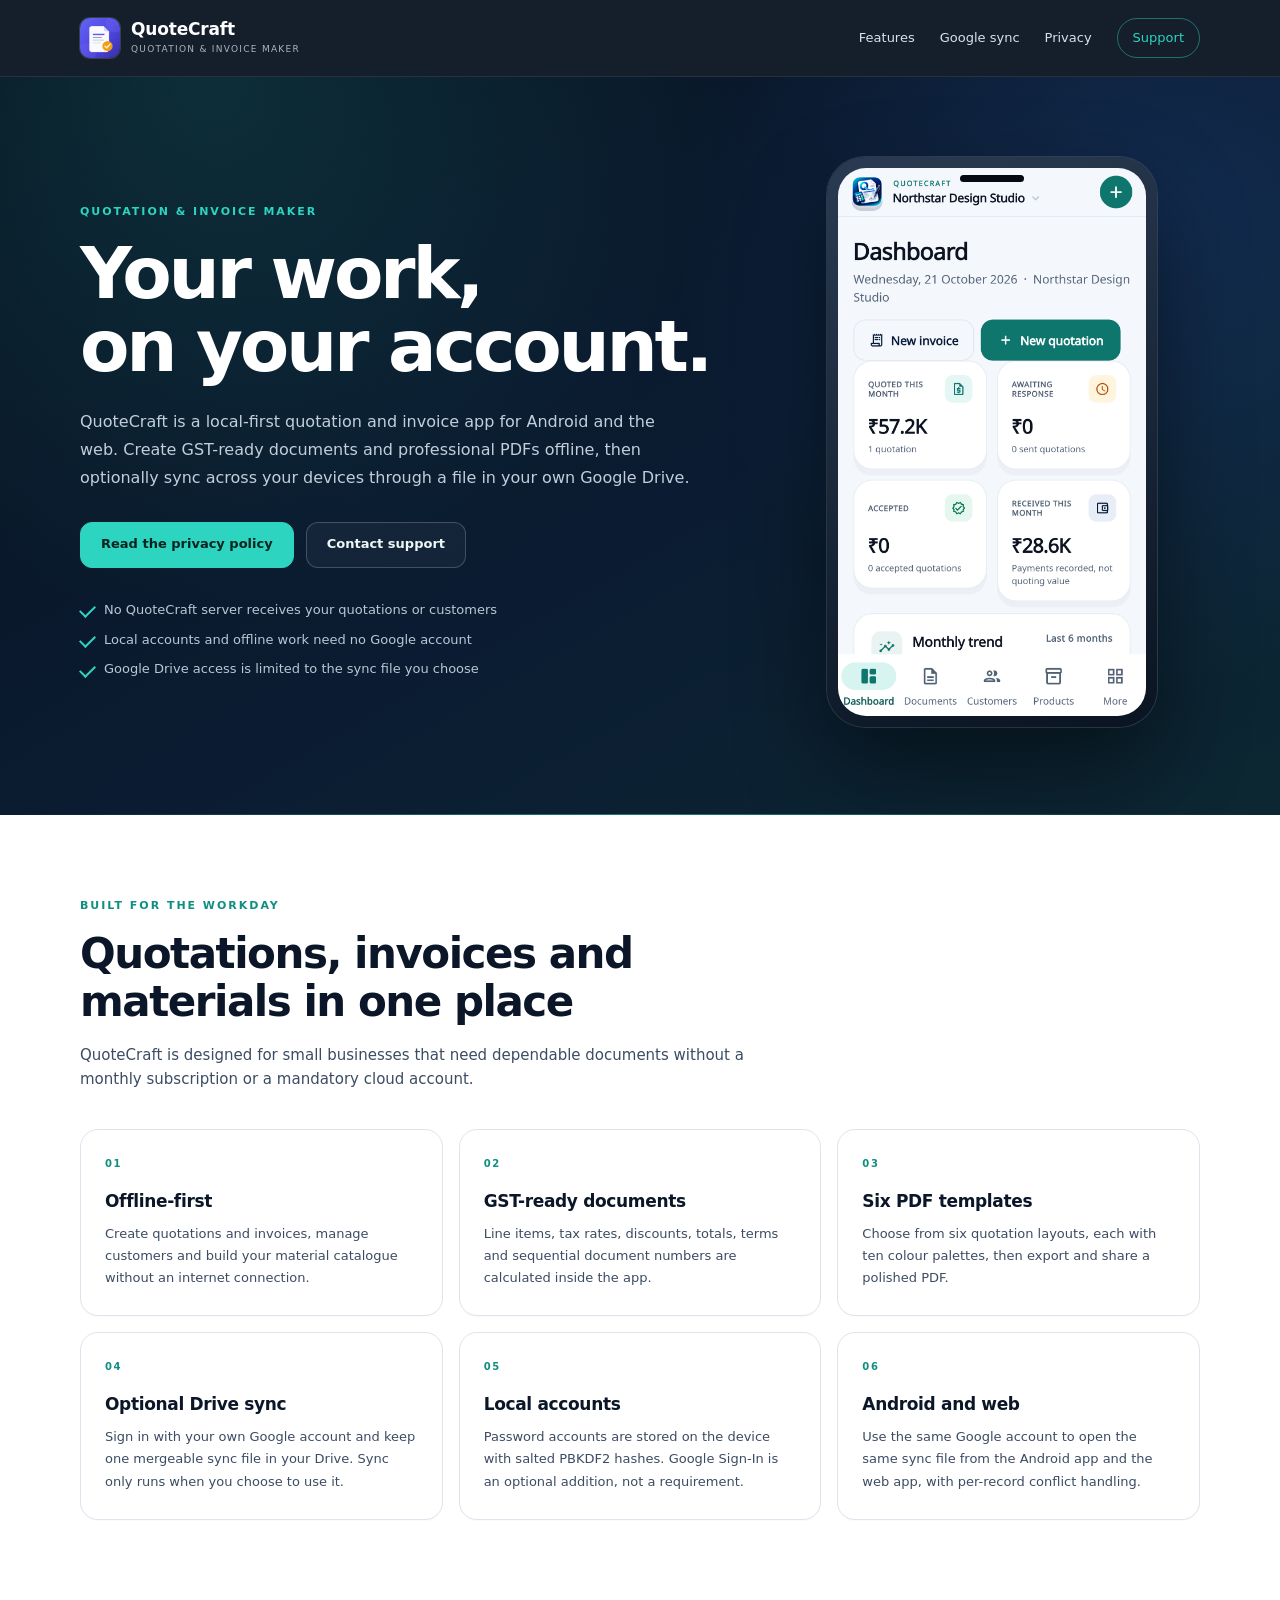
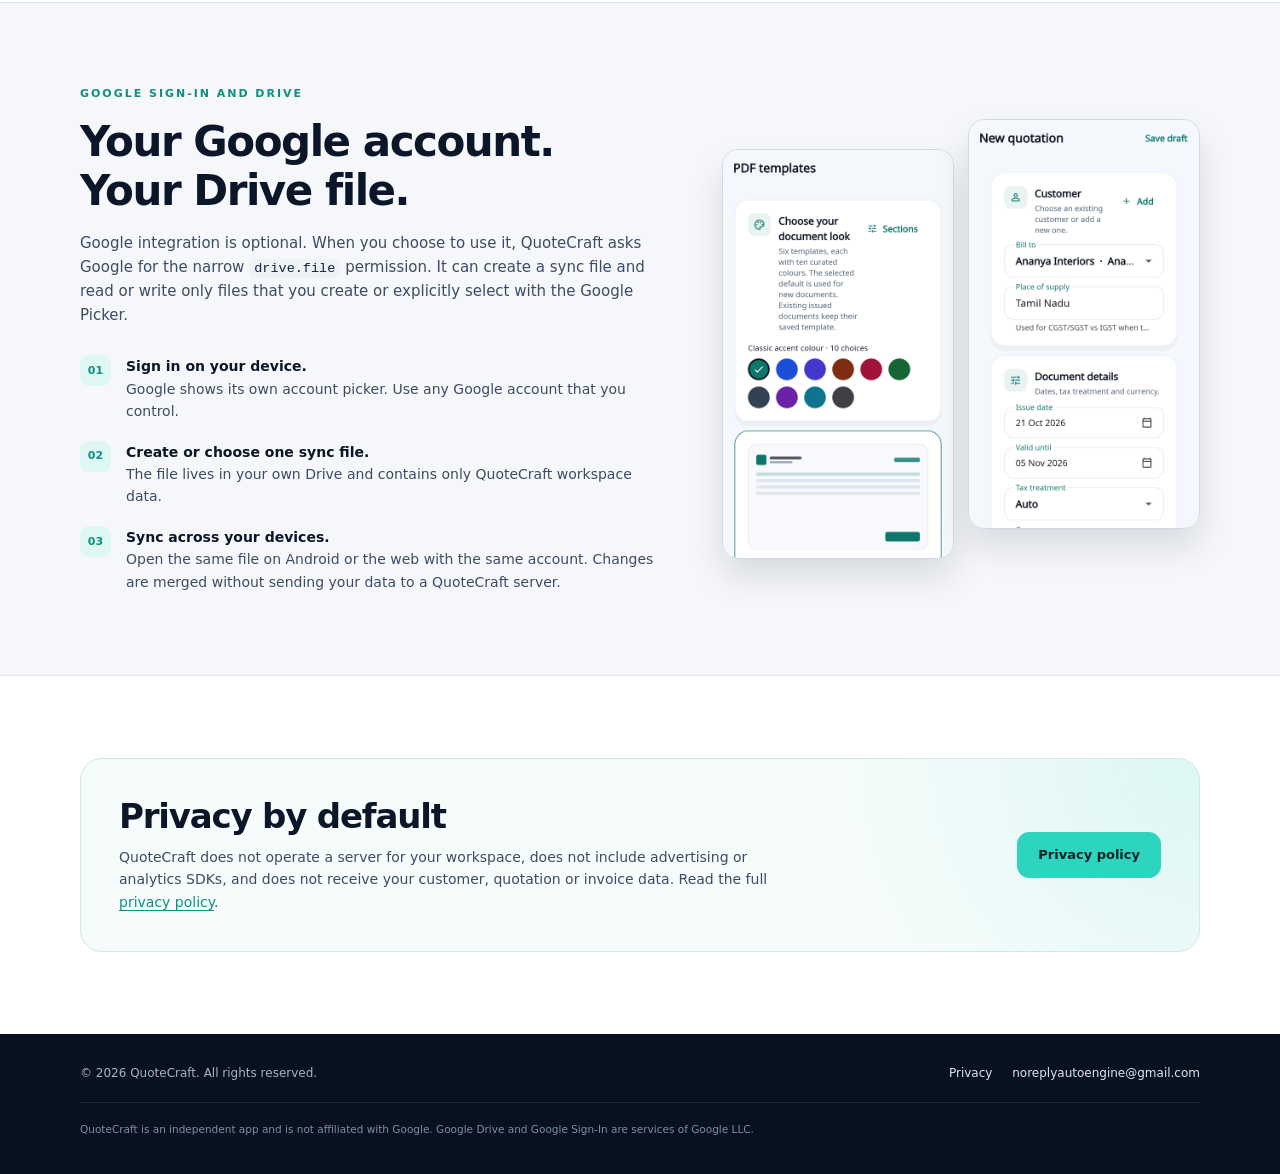
==== index.html @ 98e5852b "docs: add QuoteCraft app homepage and privacy policy" ====
<!doctype html>
<html lang="en">
  <head>
    <meta charset="utf-8" />
    <meta name="viewport" content="width=device-width, initial-scale=1" />
    <title>QuoteCraft — Quotation &amp; Invoice Maker</title>
    <meta
      name="description"
      content="QuoteCraft is a local-first quotation and invoice maker for Android and the web. Work offline, export professional PDFs, and optionally sync through your own Google Drive."
    />
    <link rel="icon" href="icon-512.png" />
    <link rel="stylesheet" href="styles.css" />
  </head>
  <body>
    <header class="site-header">
      <div class="wrap header-inner">
        <a class="brand" href="./">
          <img src="icon-512.png" alt="" width="40" height="40" />
          <span>
            <strong>QuoteCraft</strong>
            <small>Quotation &amp; invoice maker</small>
          </span>
        </a>
        <nav aria-label="Main">
          <a href="#features">Features</a>
          <a href="#google">Google sync</a>
          <a href="privacy.html">Privacy</a>
          <a class="nav-contact" href="mailto:noreplyautoengine@gmail.com">Support</a>
        </nav>
      </div>
    </header>

    <main>
      <section class="hero">
        <div class="wrap hero-grid">
          <div class="hero-copy">
            <p class="eyebrow">Quotation &amp; invoice maker</p>
            <h1>Your work,<br />on your account.</h1>
            <p class="lede">
              QuoteCraft is a local-first quotation and invoice app for Android
              and the web. Create GST-ready documents and professional PDFs
              offline, then optionally sync across your devices through a file
              in your own Google Drive.
            </p>
            <div class="actions">
              <a class="button" href="privacy.html">Read the privacy policy</a>
              <a class="button ghost" href="mailto:noreplyautoengine@gmail.com">Contact support</a>
            </div>
            <ul class="check-list">
              <li>No QuoteCraft server receives your quotations or customers</li>
              <li>Local accounts and offline work need no Google account</li>
              <li>Google Drive access is limited to the sync file you choose</li>
            </ul>
          </div>
          <div class="hero-visual">
            <div class="phone">
              <img
                src="screens/dashboard.png"
                alt="QuoteCraft dashboard showing quotation totals, recent documents and quick actions"
                width="360"
                height="800"
              />
            </div>
          </div>
        </div>
      </section>

      <section class="section" id="features">
        <div class="wrap">
          <p class="eyebrow dark">Built for the workday</p>
          <h2>Quotations, invoices and materials in one place</h2>
          <p class="section-lede">
            QuoteCraft is designed for small businesses that need dependable
            documents without a monthly subscription or a mandatory cloud
            account.
          </p>
          <div class="cards">
            <article class="card">
              <span class="card-kicker">01</span>
              <h3>Offline-first</h3>
              <p>
                Create quotations and invoices, manage customers and build your
                material catalogue without an internet connection.
              </p>
            </article>
            <article class="card">
              <span class="card-kicker">02</span>
              <h3>GST-ready documents</h3>
              <p>
                Line items, tax rates, discounts, totals, terms and sequential
                document numbers are calculated inside the app.
              </p>
            </article>
            <article class="card">
              <span class="card-kicker">03</span>
              <h3>Six PDF templates</h3>
              <p>
                Choose from six quotation layouts, each with ten colour palettes,
                then export and share a polished PDF.
              </p>
            </article>
            <article class="card">
              <span class="card-kicker">04</span>
              <h3>Optional Drive sync</h3>
              <p>
                Sign in with your own Google account and keep one mergeable sync
                file in your Drive. Sync only runs when you choose to use it.
              </p>
            </article>
            <article class="card">
              <span class="card-kicker">05</span>
              <h3>Local accounts</h3>
              <p>
                Password accounts are stored on the device with salted PBKDF2
                hashes. Google Sign-In is an optional addition, not a requirement.
              </p>
            </article>
            <article class="card">
              <span class="card-kicker">06</span>
              <h3>Android and web</h3>
              <p>
                Use the same Google account to open the same sync file from the
                Android app and the web app, with per-record conflict handling.
              </p>
            </article>
          </div>
        </div>
      </section>

      <section class="section tinted" id="google">
        <div class="wrap split">
          <div>
            <p class="eyebrow dark">Google Sign-In and Drive</p>
            <h2>Your Google account. Your Drive file.</h2>
            <p class="section-lede">
              Google integration is optional. When you choose to use it,
              QuoteCraft asks Google for the narrow
              <code>drive.file</code> permission. It can create a sync file and
              read or write only files that you create or explicitly select with
              the Google Picker.
            </p>
            <ol class="steps">
              <li>
                <strong>Sign in on your device.</strong> Google shows its own
                account picker. Use any Google account that you control.
              </li>
              <li>
                <strong>Create or choose one sync file.</strong> The file lives
                in your own Drive and contains only QuoteCraft workspace data.
              </li>
              <li>
                <strong>Sync across your devices.</strong> Open the same file on
                Android or the web with the same account. Changes are merged
                without sending your data to a QuoteCraft server.
              </li>
            </ol>
          </div>
          <div class="templates">
            <img
              src="screens/templates.png"
              alt="QuoteCraft template gallery showing six quotation designs"
              loading="lazy"
            />
            <img
              src="screens/quote-editor.png"
              alt="QuoteCraft quotation editor with line items and totals"
              loading="lazy"
            />
          </div>
        </div>
      </section>

      <section class="section">
        <div class="wrap notice">
          <div>
            <h2>Privacy by default</h2>
            <p>
              QuoteCraft does not operate a server for your workspace, does not
              include advertising or analytics SDKs, and does not receive your
              customer, quotation or invoice data. Read the full
              <a href="privacy.html">privacy policy</a>.
            </p>
          </div>
          <a class="button" href="privacy.html">Privacy policy</a>
        </div>
      </section>
    </main>

    <footer class="site-footer">
      <div class="wrap footer-inner">
        <p>&copy; 2026 QuoteCraft. All rights reserved.</p>
        <p>
          <a href="privacy.html">Privacy</a>
          <a href="mailto:noreplyautoengine@gmail.com">noreplyautoengine@gmail.com</a>
        </p>
      </div>
      <div class="wrap fine-print">
        <p>
          QuoteCraft is an independent app and is not affiliated with Google.
          Google Drive and Google Sign-In are services of Google LLC.
        </p>
      </div>
    </footer>
  </body>
</html>
---- styles.css ----
:root {
  --ink-950: #07111f;
  --ink-900: #0b1728;
  --ink-800: #132238;
  --ink-600: #3c4c63;
  --ink-500: #5b6b80;
  --ink-300: #a9b4c3;
  --ink-100: #e7ebf1;
  --paper: #ffffff;
  --paper-soft: #f5f7fa;
  --line: #dde4ed;
  --teal: #14b8a6;
  --teal-dark: #0f8f82;
  --brand: #2dd4bf;
  --blue: #3b82f6;
  --warning: #f59e0b;
  --radius: 18px;
  --shadow: 0 24px 70px rgba(7, 17, 31, 0.14);
  --wrap: 1120px;
}

* {
  box-sizing: border-box;
}

html {
  scroll-behavior: smooth;
}

body {
  margin: 0;
  font-family:
    "Inter", ui-sans-serif, system-ui, -apple-system, "Segoe UI", Roboto,
    "Helvetica Neue", Arial, sans-serif;
  color: var(--ink-900);
  background: var(--paper);
  line-height: 1.6;
  -webkit-font-smoothing: antialiased;
}

img {
  max-width: 100%;
  height: auto;
}

a {
  color: var(--teal-dark);
  text-decoration-thickness: 1px;
  text-underline-offset: 3px;
}

a:hover {
  color: var(--ink-900);
}

code {
  font-family: ui-monospace, SFMono-Regular, Menlo, Consolas, monospace;
  font-size: 0.9em;
  background: #eef2f7;
  color: var(--ink-800);
  padding: 0.14em 0.38em;
  border-radius: 5px;
  overflow-wrap: anywhere;
}

.wrap {
  width: min(var(--wrap), calc(100% - 40px));
  margin-inline: auto;
}

.site-header {
  position: sticky;
  top: 0;
  z-index: 20;
  background: rgba(7, 17, 31, 0.94);
  backdrop-filter: blur(14px);
  border-bottom: 1px solid rgba(255, 255, 255, 0.08);
}

.header-inner {
  display: flex;
  align-items: center;
  justify-content: space-between;
  gap: 24px;
  min-height: 76px;
}

.brand {
  display: flex;
  align-items: center;
  gap: 11px;
  color: #fff;
  text-decoration: none;
}

.brand img {
  border-radius: 10px;
  box-shadow: 0 0 0 1px rgba(255, 255, 255, 0.14);
}

.brand strong {
  display: block;
  font-size: 17px;
  line-height: 1.15;
  letter-spacing: -0.01em;
}

.brand small {
  display: block;
  margin-top: 3px;
  font-size: 9px;
  letter-spacing: 0.14em;
  text-transform: uppercase;
  color: var(--ink-300);
}

.brand:hover {
  color: #fff;
}

.site-header nav {
  display: flex;
  align-items: center;
  gap: 25px;
  font-size: 13px;
  font-weight: 500;
}

.site-header nav a {
  color: #d8e2ed;
  text-decoration: none;
}

.site-header nav a:hover {
  color: var(--brand);
}

.nav-contact {
  padding: 9px 15px;
  border: 1px solid rgba(45, 212, 191, 0.45);
  border-radius: 999px;
  color: var(--brand) !important;
}

.hero {
  position: relative;
  overflow: hidden;
  color: #fff;
  background:
    radial-gradient(circle at 16% 0%, rgba(45, 212, 191, 0.14), transparent 34rem),
    radial-gradient(circle at 90% 20%, rgba(59, 130, 246, 0.15), transparent 30rem),
    linear-gradient(150deg, #07111f 0%, #0b1c32 55%, #0c2732 100%);
}

.hero::after {
  content: "";
  position: absolute;
  inset: auto 0 0;
  height: 1px;
  background: linear-gradient(90deg, transparent, rgba(45, 212, 191, 0.5), transparent);
}

.hero-grid {
  display: grid;
  grid-template-columns: minmax(0, 1.15fr) minmax(280px, 0.75fr);
  align-items: center;
  gap: 64px;
  padding-block: 80px 88px;
}

.eyebrow {
  margin: 0 0 16px;
  font-size: 11px;
  font-weight: 700;
  letter-spacing: 0.18em;
  text-transform: uppercase;
  color: var(--brand);
}

.eyebrow.dark {
  color: var(--teal-dark);
}

.hero h1 {
  margin: 0;
  font-size: clamp(44px, 6vw, 72px);
  line-height: 1.02;
  letter-spacing: -0.045em;
  font-weight: 650;
}

.lede {
  max-width: 610px;
  margin: 24px 0 0;
  font-size: 16px;
  line-height: 1.75;
  color: #c2cedb;
}

.actions {
  display: flex;
  flex-wrap: wrap;
  gap: 12px;
  margin-top: 30px;
}

.button {
  display: inline-flex;
  align-items: center;
  justify-content: center;
  min-height: 46px;
  padding: 0 20px;
  border: 1px solid var(--brand);
  border-radius: 12px;
  background: var(--brand);
  color: #062420;
  font-size: 13px;
  font-weight: 700;
  text-decoration: none;
  transition:
    transform 0.15s ease,
    background 0.15s ease;
}

.button:hover {
  background: #5eead4;
  color: #062420;
  transform: translateY(-1px);
}

.button.ghost {
  background: rgba(255, 255, 255, 0.04);
  border-color: rgba(255, 255, 255, 0.2);
  color: #eef7f6;
}

.button.ghost:hover {
  background: rgba(255, 255, 255, 0.1);
  color: #fff;
}

.check-list {
  display: grid;
  gap: 9px;
  padding: 0;
  margin: 32px 0 0;
  list-style: none;
  font-size: 13px;
  color: #b9c7d5;
}

.check-list li {
  position: relative;
  padding-left: 24px;
}

.check-list li::before {
  content: "";
  position: absolute;
  left: 0;
  top: 0.42em;
  width: 13px;
  height: 7px;
  border-left: 2px solid var(--brand);
  border-bottom: 2px solid var(--brand);
  transform: rotate(-45deg);
}

.hero-visual {
  display: flex;
  justify-content: center;
}

.phone {
  position: relative;
  width: min(330px, 100%);
  padding: 11px;
  border-radius: 38px;
  background: linear-gradient(160deg, #2a3b51, #0a1422);
  box-shadow:
    0 0 0 1px rgba(255, 255, 255, 0.13),
    0 40px 90px rgba(0, 0, 0, 0.46);
}

.phone::before {
  content: "";
  position: absolute;
  top: 18px;
  left: 50%;
  width: 64px;
  height: 7px;
  transform: translateX(-50%);
  border-radius: 99px;
  background: #050a12;
  z-index: 2;
}

.phone img {
  display: block;
  width: 100%;
  max-height: 640px;
  object-fit: cover;
  object-position: top;
  border-radius: 28px;
}

.section {
  padding-block: 82px;
}

.section.tinted {
  background: var(--paper-soft);
  border-block: 1px solid var(--line);
}

.section h2,
.notice h2 {
  margin: 0;
  max-width: 760px;
  font-size: clamp(28px, 3.4vw, 42px);
  line-height: 1.15;
  letter-spacing: -0.035em;
  font-weight: 650;
}

.section-lede {
  max-width: 720px;
  margin: 16px 0 0;
  color: var(--ink-600);
  font-size: 15px;
}

.cards {
  display: grid;
  grid-template-columns: repeat(3, minmax(0, 1fr));
  gap: 16px;
  margin-top: 38px;
}

.card {
  padding: 26px 24px;
  border: 1px solid var(--line);
  border-radius: var(--radius);
  background: #fff;
  box-shadow: 0 1px 0 rgba(7, 17, 31, 0.02);
}

.card-kicker {
  display: block;
  margin-bottom: 16px;
  font-size: 10px;
  font-weight: 700;
  letter-spacing: 0.16em;
  color: var(--teal-dark);
}

.card h3 {
  margin: 0 0 8px;
  font-size: 17px;
  letter-spacing: -0.02em;
}

.card p {
  margin: 0;
  color: var(--ink-600);
  font-size: 13px;
  line-height: 1.7;
}

.split {
  display: grid;
  grid-template-columns: minmax(0, 1fr) minmax(280px, 0.82fr);
  gap: 60px;
  align-items: center;
}

.steps {
  display: grid;
  gap: 18px;
  margin: 28px 0 0;
  padding: 0;
  list-style: none;
  counter-reset: step;
}

.steps li {
  position: relative;
  padding-left: 46px;
  color: var(--ink-600);
  font-size: 14px;
  counter-increment: step;
}

.steps li::before {
  content: counter(step, decimal-leading-zero);
  position: absolute;
  left: 0;
  top: 0;
  display: grid;
  place-items: center;
  width: 31px;
  height: 31px;
  border-radius: 9px;
  background: #dff7f3;
  color: var(--teal-dark);
  font-size: 11px;
  font-weight: 700;
}

.steps strong {
  display: block;
  color: var(--ink-900);
}

.templates {
  display: grid;
  grid-template-columns: 1fr 1fr;
  gap: 14px;
  align-items: start;
}

.templates img {
  width: 100%;
  border: 1px solid #cfd9e6;
  border-radius: 16px;
  box-shadow: 0 18px 34px rgba(7, 17, 31, 0.12);
}

.templates img:first-child {
  margin-top: 30px;
}

.notice {
  display: flex;
  align-items: center;
  justify-content: space-between;
  gap: 30px;
  padding: 38px;
  border: 1px solid #cfe9e4;
  border-radius: 22px;
  background:
    radial-gradient(circle at 100% 0%, rgba(45, 212, 191, 0.12), transparent 22rem),
    #f5fcfb;
}

.notice h2 {
  font-size: clamp(24px, 2.8vw, 34px);
}

.notice p {
  margin: 10px 0 0;
  max-width: 680px;
  color: var(--ink-600);
  font-size: 14px;
}

.site-footer {
  padding: 30px 0 36px;
  background: var(--ink-950);
  color: var(--ink-300);
  font-size: 12px;
}

.footer-inner {
  display: flex;
  justify-content: space-between;
  gap: 20px;
  align-items: center;
}

.site-footer p {
  margin: 0;
}

.site-footer a {
  color: #dce8f2;
  margin-left: 16px;
  text-decoration: none;
}

.site-footer a:hover {
  color: var(--brand);
}

.fine-print {
  margin-top: 19px;
  padding-top: 18px;
  border-top: 1px solid rgba(255, 255, 255, 0.1);
  color: #7f90a4;
  font-size: 10.5px;
}

.fine-print p {
  max-width: 780px;
}

.legal {
  max-width: 880px;
  padding-block: 66px 90px;
}

.legal h1 {
  margin: 0 0 16px;
  font-size: clamp(36px, 4.8vw, 54px);
  line-height: 1.08;
  letter-spacing: -0.04em;
}

.meta {
  padding-bottom: 24px;
  border-bottom: 1px solid var(--line);
  color: var(--ink-600);
  font-size: 13px;
}

.legal-callout {
  margin: 28px 0 8px;
  padding: 20px 22px;
  border-left: 3px solid var(--teal);
  border-radius: 0 12px 12px 0;
  background: #f1fbf9;
  color: var(--ink-600);
  font-size: 14px;
}

.legal-callout p {
  margin: 0;
}

.legal h2 {
  margin: 38px 0 12px;
  font-size: 23px;
  letter-spacing: -0.025em;
}

.legal p,
.legal li {
  color: #33445a;
  font-size: 14.5px;
  line-height: 1.78;
}

.legal ul {
  padding-left: 22px;
}

.legal li {
  margin: 8px 0;
}

.legal li::marker {
  color: var(--teal-dark);
}

.legal-back {
  margin-top: 42px;
  font-weight: 600;
}

@media (max-width: 900px) {
  .hero-grid {
    grid-template-columns: 1fr;
    gap: 44px;
    padding-block: 58px 70px;
  }

  .hero-visual {
    justify-content: flex-start;
  }

  .phone {
    width: min(280px, 100%);
  }

  .cards {
    grid-template-columns: 1fr 1fr;
  }

  .split {
    grid-template-columns: 1fr;
    gap: 40px;
  }

  .templates {
    max-width: 520px;
  }

  .notice {
    align-items: flex-start;
    flex-direction: column;
  }
}

@media (max-width: 640px) {
  .wrap {
    width: min(var(--wrap), calc(100% - 30px));
  }

  .header-inner {
    min-height: 66px;
  }

  .site-header nav {
    gap: 13px;
    font-size: 11px;
  }

  .site-header nav a:not(.nav-contact) {
    display: none;
  }

  .section {
    padding-block: 58px;
  }

  .cards {
    grid-template-columns: 1fr;
  }

  .hero h1 {
    font-size: 46px;
  }

  .lede {
    font-size: 14.5px;
  }

  .templates {
    grid-template-columns: 1fr;
    max-width: 300px;
  }

  .templates img:first-child {
    margin-top: 0;
  }

  .footer-inner {
    flex-direction: column;
    align-items: flex-start;
  }

  .site-footer a {
    margin-left: 0;
    margin-right: 14px;
  }

  .legal {
    padding-block: 44px 64px;
  }
}
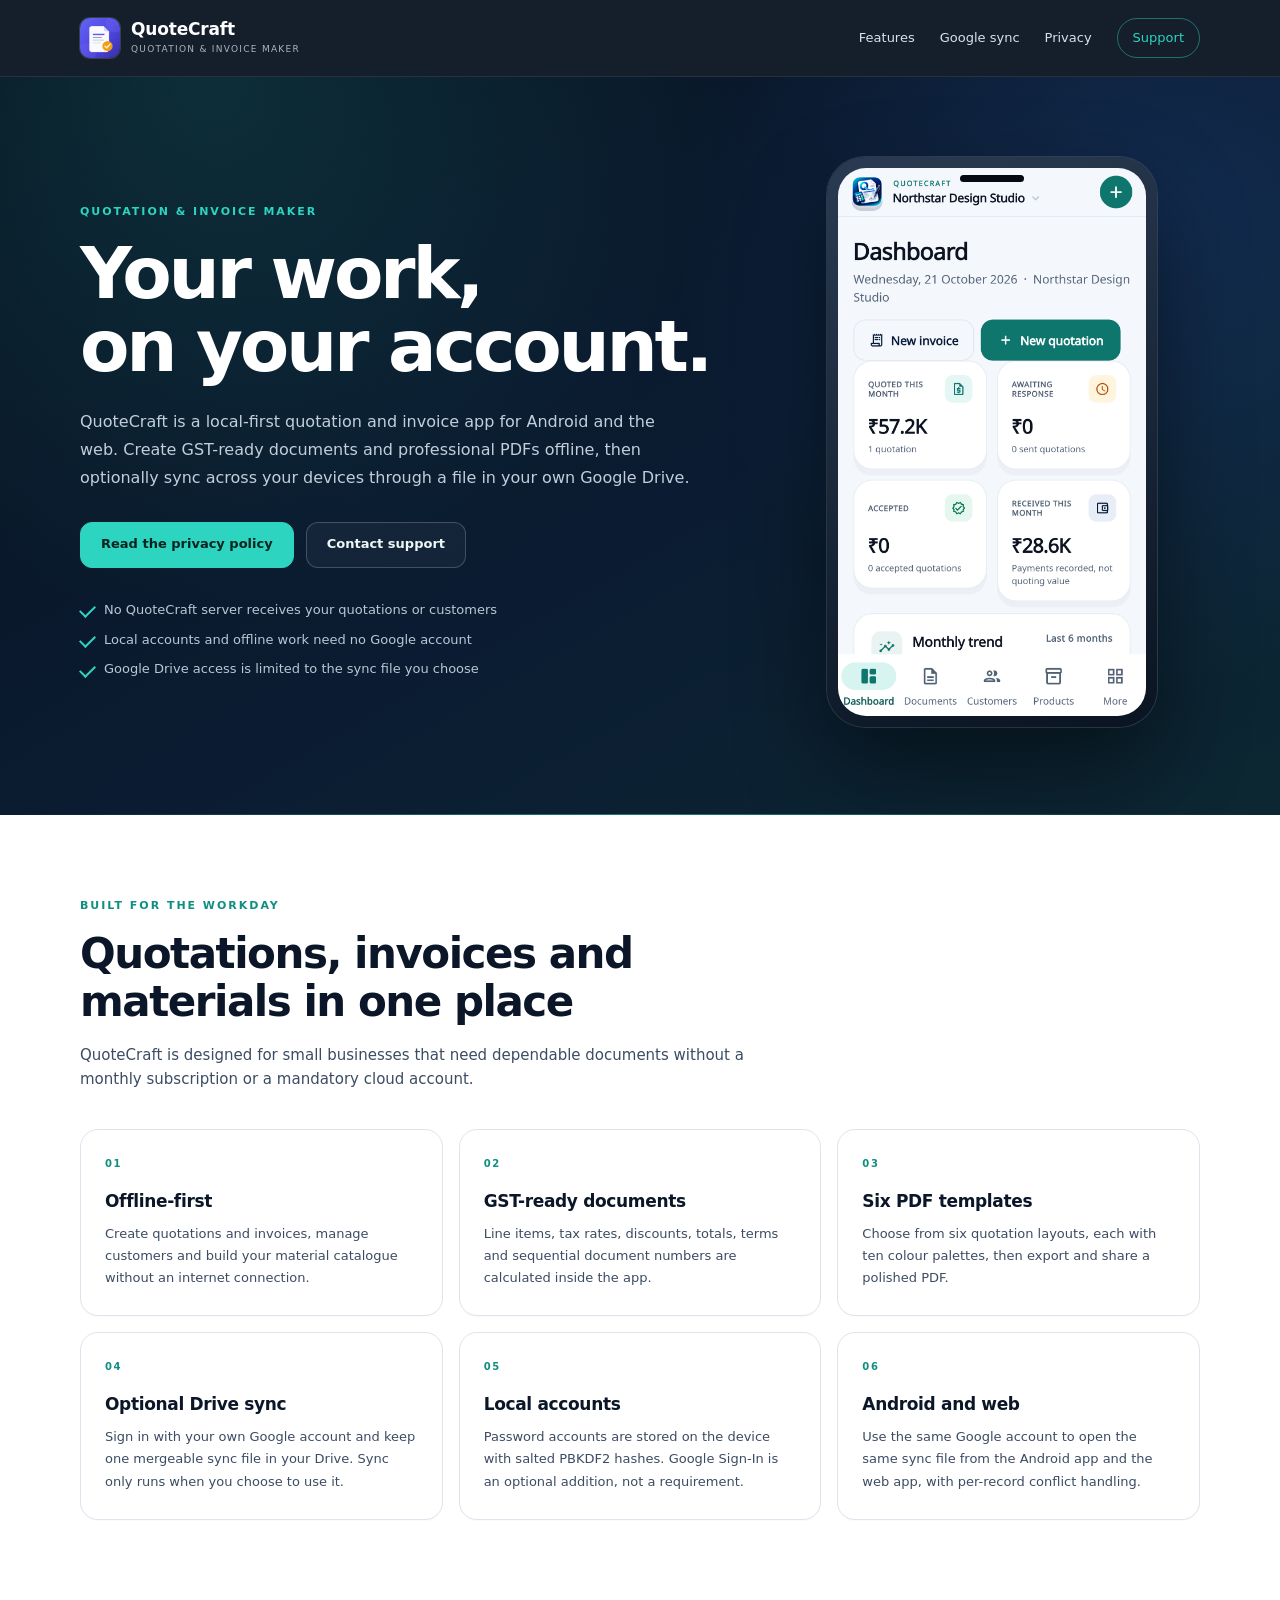
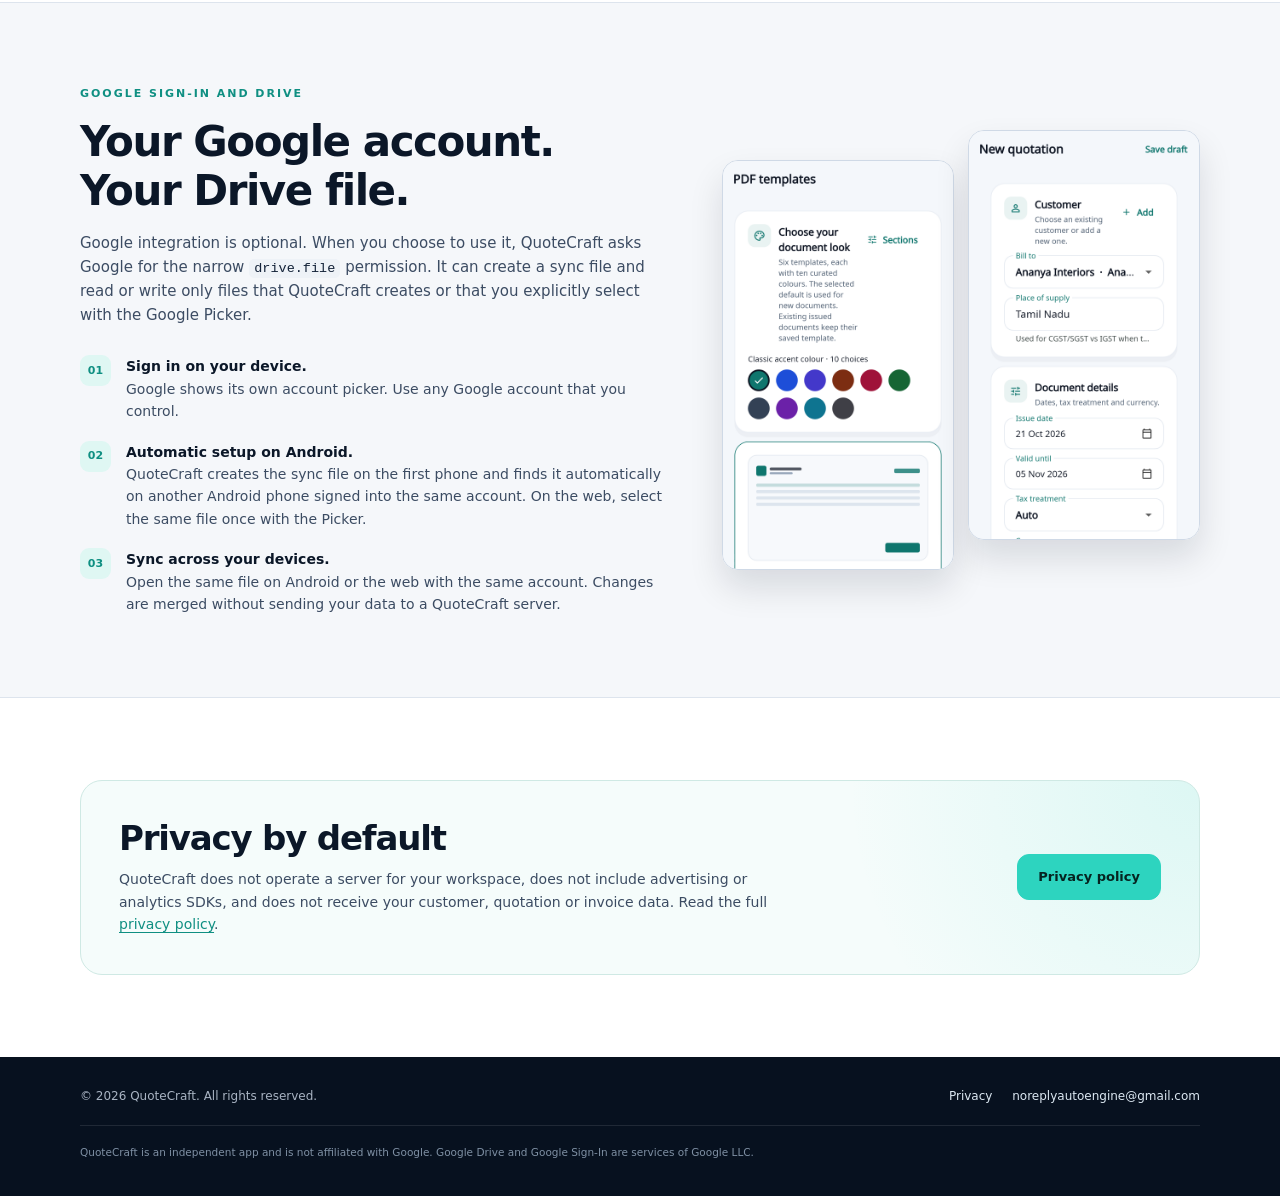
==== commit e06d2904: "docs: explain automatic Android workspace restore" ====
--- a/index.html
+++ b/index.html
@@ -136,8 +136,8 @@
               Google integration is optional. When you choose to use it,
               QuoteCraft asks Google for the narrow
               <code>drive.file</code> permission. It can create a sync file and
-              read or write only files that you create or explicitly select with
-              the Google Picker.
+              read or write only files that QuoteCraft creates or that you
+              explicitly select with the Google Picker.
             </p>
             <ol class="steps">
               <li>
@@ -145,8 +145,10 @@
                 account picker. Use any Google account that you control.
               </li>
               <li>
-                <strong>Create or choose one sync file.</strong> The file lives
-                in your own Drive and contains only QuoteCraft workspace data.
+                <strong>Automatic setup on Android.</strong> QuoteCraft creates
+                the sync file on the first phone and finds it automatically on
+                another Android phone signed into the same account. On the web,
+                select the same file once with the Picker.
               </li>
               <li>
                 <strong>Sync across your devices.</strong> Open the same file on
